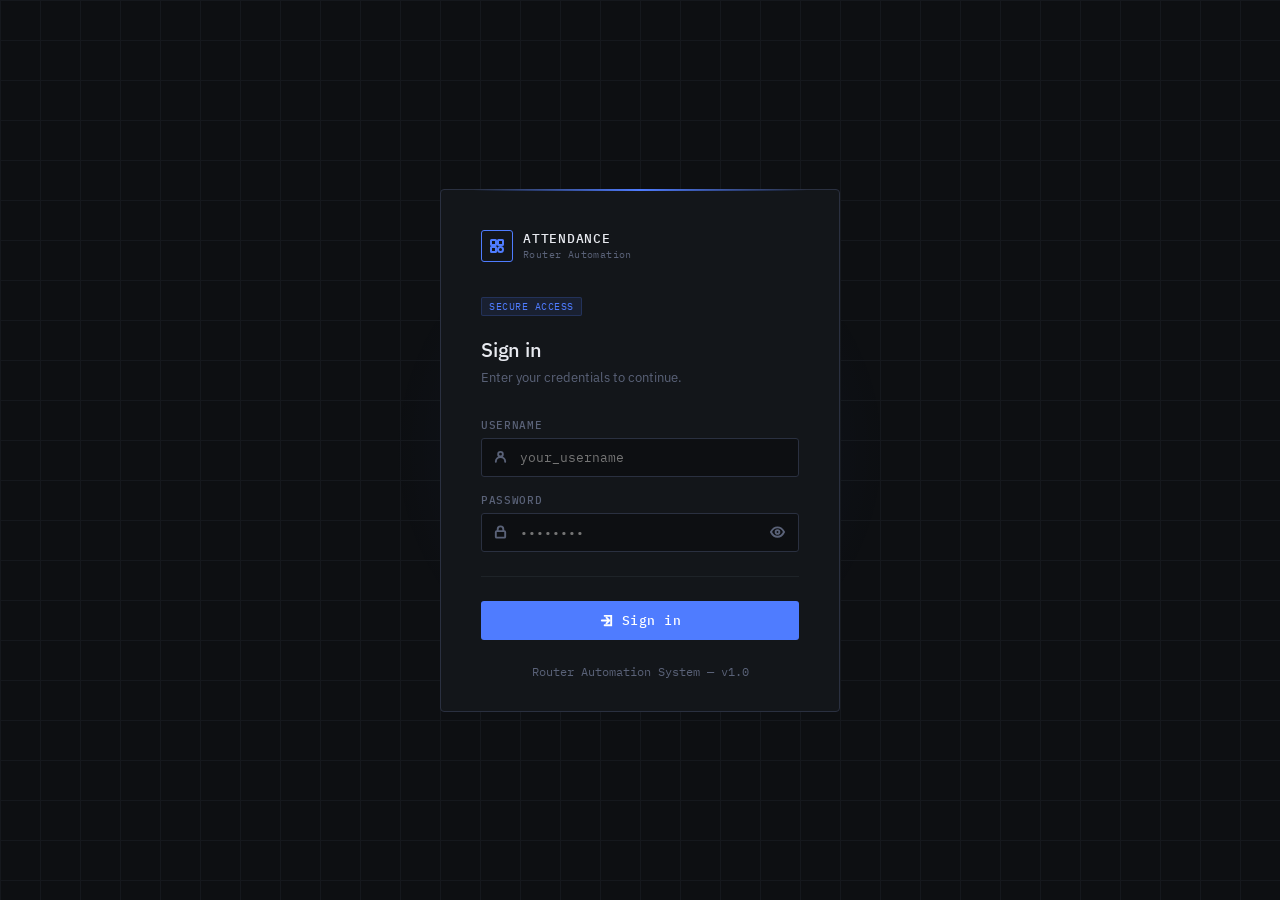
==== static/login.html @ a6804d9f "uhkh" ====
<!-- static/login.html -->
<!DOCTYPE html>
<html lang="en">
<head>
  <meta charset="UTF-8" />
  <meta name="viewport" content="width=device-width, initial-scale=1.0"/>
  <title>Login</title>
  <link href="https://fonts.googleapis.com/css2?family=IBM+Plex+Mono:wght@400;500&family=IBM+Plex+Sans:wght@300;400;500&display=swap" rel="stylesheet"/>
  <link rel="stylesheet" href="./css/login.css">
</head>
<body>
  <div class="card">
    <div class="brand">
      <div class="brand-icon">
        <svg viewBox="0 0 16 16">
          <rect x="2" y="2" width="5" height="5" rx="0.5"/>
          <rect x="9" y="2" width="5" height="5" rx="0.5"/>
          <rect x="2" y="9" width="5" height="5" rx="0.5"/>
          <circle cx="11.5" cy="11.5" r="2.5"/>
        </svg>
      </div>
      <div>
        <div class="brand-name">Attendance</div>
        <div class="brand-sub">Router Automation</div>
      </div>
    </div>

    <div class="tag">SECURE ACCESS</div>

    <h1>Sign in</h1>
    <p class="subtitle">Enter your credentials to continue.</p>

    <form onsubmit="handleLogin(event)">

    <form method="POST" action="/auth/login">
      <div class="field">
        <label for="username">Username</label>
        <div class="input-wrap">
          <input
            type="text"
            id="username"
            name="username"
            placeholder="your_username"
            autocomplete="username"
            required
          />
          <svg viewBox="0 0 16 16"><circle cx="8" cy="5" r="2.5"/><path d="M3 13c0-2.76 2.24-5 5-5s5 2.24 5 5"/></svg>
        </div>
      </div>

      <div class="field">
        <label for="password">Password</label>
        <div class="input-wrap pw-wrap">
          <input
            type="password"
            id="password"
            name="password"
            placeholder="••••••••"
            autocomplete="current-password"
            required
          />
          <svg viewBox="0 0 16 16"><rect x="3" y="7" width="10" height="7" rx="1"/><path d="M5 7V5a3 3 0 016 0v2"/></svg>
          <button type="button" class="toggle-pw" onclick="togglePw(this)" aria-label="Toggle password">
            <svg id="eye-icon" viewBox="0 0 16 16">
              <path d="M1 8s2.5-5 7-5 7 5 7 5-2.5 5-7 5-7-5-7-5z"/>
              <circle cx="8" cy="8" r="2"/>
            </svg>
          </button>
        </div>
      </div>

      <div class="divider"></div>

      <button type="submit">
        <svg viewBox="0 0 16 16"><path d="M10 8H3m5-3l3 3-3 3"/><path d="M6 3H13v10H6" stroke-linecap="round"/></svg>
        Sign in
      </button>
    </form>

    <p class="footer">Router Automation System &mdash; v1.0</p>
  </div>
  <script src="./js/login.js"></script>
</body>
</html>
---- static/css/login.css ----
/* static/css/login.css */
*, *::before, *::after { box-sizing: border-box; margin: 0; padding: 0; }

    :root {
      --bg:       #0d0f12;
      --surface:  #13161a;
      --border:   #1e2328;
      --border2:  #2a3040;
      --text:     #e8eaf0;
      --muted:    #5a6278;
      --accent:   #4f7cff;
      --accent2:  #3a5fd4;
      --error:    #ff5f5f;
      --success:  #39d98a;
    }

    body {
      min-height: 100vh;
      background: var(--bg);
      display: flex;
      align-items: center;
      justify-content: center;
      font-family: 'IBM Plex Sans', sans-serif;
      overflow: hidden;
    }

    /* grid background */
    body::before {
      content: '';
      position: fixed;
      inset: 0;
      background-image:
        linear-gradient(var(--border) 1px, transparent 1px),
        linear-gradient(90deg, var(--border) 1px, transparent 1px);
      background-size: 40px 40px;
      opacity: 0.5;
      pointer-events: none;
    }

    /* glow behind card */
    body::after {
      content: '';
      position: fixed;
      width: 500px; height: 500px;
      border-radius: 50%;
      background: radial-gradient(circle, rgba(79,124,255,0.08) 0%, transparent 70%);
      top: 50%; left: 50%;
      transform: translate(-50%, -50%);
      pointer-events: none;
    }

    .card {
      position: relative;
      width: 100%;
      max-width: 400px;
      background: var(--surface);
      border: 1px solid var(--border2);
      border-radius: 4px;
      padding: 2.5rem 2.5rem 2rem;
      z-index: 1;
    }

    .card::before {
      content: '';
      position: absolute;
      top: -1px; left: 2rem; right: 2rem;
      height: 2px;
      background: linear-gradient(90deg, transparent, var(--accent), transparent);
      border-radius: 0 0 2px 2px;
    }

    .brand {
      display: flex;
      align-items: center;
      gap: 10px;
      margin-bottom: 2rem;
    }

    .brand-icon {
      width: 32px; height: 32px;
      border: 1px solid var(--accent);
      border-radius: 3px;
      display: flex; align-items: center; justify-content: center;
    }

    .brand-icon svg {
      width: 16px; height: 16px;
      stroke: var(--accent);
      fill: none;
      stroke-width: 2;
      stroke-linecap: round;
    }

    .brand-name {
      font-family: 'IBM Plex Mono', monospace;
      font-size: 13px;
      font-weight: 500;
      color: var(--text);
      letter-spacing: 0.06em;
      text-transform: uppercase;
    }

    .brand-sub {
      font-family: 'IBM Plex Mono', monospace;
      font-size: 10px;
      color: var(--muted);
      letter-spacing: 0.04em;
      margin-top: 1px;
    }

    h1 {
      font-size: 20px;
      font-weight: 500;
      color: var(--text);
      margin-bottom: 6px;
      letter-spacing: -0.01em;
    }

    .subtitle {
      font-size: 13px;
      color: var(--muted);
      margin-bottom: 2rem;
    }

    .flash-error {
      background: rgba(255,95,95,0.08);
      border: 1px solid rgba(255,95,95,0.25);
      border-radius: 3px;
      padding: 10px 14px;
      font-size: 13px;
      color: var(--error);
      margin-bottom: 1.25rem;
      display: flex;
      align-items: center;
      gap: 8px;
    }

    .flash-error svg {
      width: 15px; height: 15px;
      stroke: var(--error);
      fill: none;
      stroke-width: 2;
      flex-shrink: 0;
    }

    .field {
      margin-bottom: 1rem;
    }

    label {
      display: block;
      font-family: 'IBM Plex Mono', monospace;
      font-size: 11px;
      font-weight: 500;
      color: var(--muted);
      letter-spacing: 0.06em;
      text-transform: uppercase;
      margin-bottom: 6px;
    }

    .input-wrap {
      position: relative;
    }

    .input-wrap svg {
      position: absolute;
      left: 12px;
      top: 50%; transform: translateY(-50%);
      width: 15px; height: 15px;
      stroke: var(--muted);
      fill: none;
      stroke-width: 2;
      stroke-linecap: round;
      pointer-events: none;
      transition: stroke 0.2s;
    }

    input[type="text"],
    input[type="password"] {
      width: 100%;
      background: var(--bg);
      border: 1px solid var(--border2);
      border-radius: 3px;
      padding: 10px 12px 10px 38px;
      font-family: 'IBM Plex Mono', monospace;
      font-size: 13px;
      color: var(--text);
      outline: none;
      transition: border-color 0.2s, box-shadow 0.2s;
    }

    input[type="text"]:focus,
    input[type="password"]:focus {
      border-color: var(--accent);
      box-shadow: 0 0 0 3px rgba(79,124,255,0.12);
    }

    input[type="text"]:focus + svg,
    input[type="password"]:focus + svg {
      stroke: var(--accent);
    }

    /* put icon before input in DOM, use sibling selector above */
    .input-wrap input { order: 1; }
    .input-wrap svg  { order: 2; }

    /* rearrange so icon is visually left */
    .input-wrap { display: flex; flex-direction: row; align-items: center; }
    .input-wrap input { flex: 1; }
    .input-wrap svg {
      position: absolute;
      left: 12px;
      order: 0;
    }

    .toggle-pw {
      position: absolute;
      right: 10px; top: 50%;
      transform: translateY(-50%);
      background: none; border: none;
      cursor: pointer; padding: 4px;
      display: flex; align-items: center;
    }

    .toggle-pw svg {
      position: static; transform: none;
      width: 15px; height: 15px;
      stroke: var(--muted);
      fill: none; stroke-width: 2;
      transition: stroke 0.2s;
    }

    .toggle-pw:hover svg { stroke: var(--text); }

    .pw-wrap input { padding-right: 36px; }

    .divider {
      height: 1px;
      background: var(--border);
      margin: 1.5rem 0;
    }

    button[type="submit"] {
      width: 100%;
      padding: 11px;
      background: var(--accent);
      color: #fff;
      border: none;
      border-radius: 3px;
      font-family: 'IBM Plex Mono', monospace;
      font-size: 13px;
      font-weight: 500;
      letter-spacing: 0.04em;
      cursor: pointer;
      transition: background 0.2s, transform 0.1s;
      display: flex; align-items: center; justify-content: center; gap: 8px;
    }

    button[type="submit"]:hover  { background: var(--accent2); }
    button[type="submit"]:active { transform: scale(0.99); }

    button[type="submit"] svg {
      width: 15px; height: 15px;
      stroke: #fff; fill: none;
      stroke-width: 2; stroke-linecap: round;
    }

    .footer {
      margin-top: 1.5rem;
      font-size: 12px;
      color: var(--muted);
      text-align: center;
      font-family: 'IBM Plex Mono', monospace;
    }

    .tag {
      display: inline-block;
      background: rgba(79,124,255,0.1);
      border: 1px solid rgba(79,124,255,0.2);
      color: var(--accent);
      font-size: 10px;
      font-family: 'IBM Plex Mono', monospace;
      padding: 2px 7px;
      border-radius: 2px;
      letter-spacing: 0.05em;
      margin-bottom: 1.25rem;
    }

    @keyframes fadeUp {
      from { opacity: 0; transform: translateY(12px); }
      to   { opacity: 1; transform: translateY(0); }
    }

    .card { animation: fadeUp 0.35s ease both; }
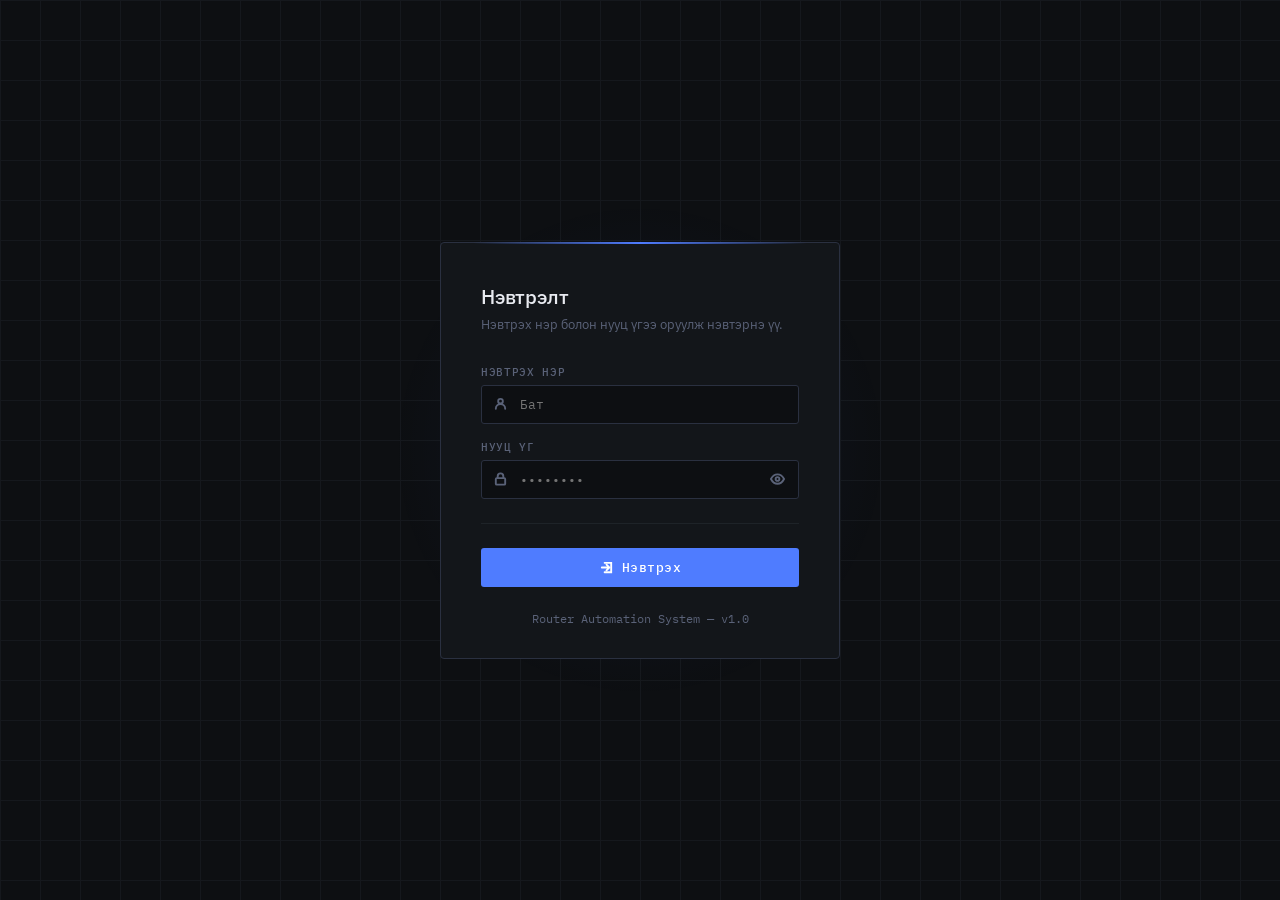
==== commit d4c9b347: "fjkhaeoifheb" ====
--- a/static/login.html
+++ b/static/login.html
@@ -10,37 +10,19 @@
 </head>
 <body>
   <div class="card">
-    <div class="brand">
-      <div class="brand-icon">
-        <svg viewBox="0 0 16 16">
-          <rect x="2" y="2" width="5" height="5" rx="0.5"/>
-          <rect x="9" y="2" width="5" height="5" rx="0.5"/>
-          <rect x="2" y="9" width="5" height="5" rx="0.5"/>
-          <circle cx="11.5" cy="11.5" r="2.5"/>
-        </svg>
-      </div>
-      <div>
-        <div class="brand-name">Attendance</div>
-        <div class="brand-sub">Router Automation</div>
-      </div>
-    </div>
 
-    <div class="tag">SECURE ACCESS</div>
-
-    <h1>Sign in</h1>
-    <p class="subtitle">Enter your credentials to continue.</p>
+    <h1>Нэвтрэлт</h1>
+    <p class="subtitle">Нэвтрэх нэр болон нууц үгээ оруулж нэвтэрнэ үү.</p>
 
     <form onsubmit="handleLogin(event)">
-
-    <form method="POST" action="/auth/login">
       <div class="field">
-        <label for="username">Username</label>
+        <label for="username">Нэвтрэх нэр</label>
         <div class="input-wrap">
           <input
             type="text"
             id="username"
             name="username"
-            placeholder="your_username"
+            placeholder="Бат"
             autocomplete="username"
             required
           />
@@ -49,7 +31,7 @@
       </div>
 
       <div class="field">
-        <label for="password">Password</label>
+        <label for="password">Нууц үг</label>
         <div class="input-wrap pw-wrap">
           <input
             type="password"
@@ -73,12 +55,13 @@
 
       <button type="submit">
         <svg viewBox="0 0 16 16"><path d="M10 8H3m5-3l3 3-3 3"/><path d="M6 3H13v10H6" stroke-linecap="round"/></svg>
-        Sign in
+        Нэвтрэх
       </button>
     </form>
 
     <p class="footer">Router Automation System &mdash; v1.0</p>
   </div>
+  <script src="./js/session.js"></script>
   <script src="./js/login.js"></script>
 </body>
 </html>
